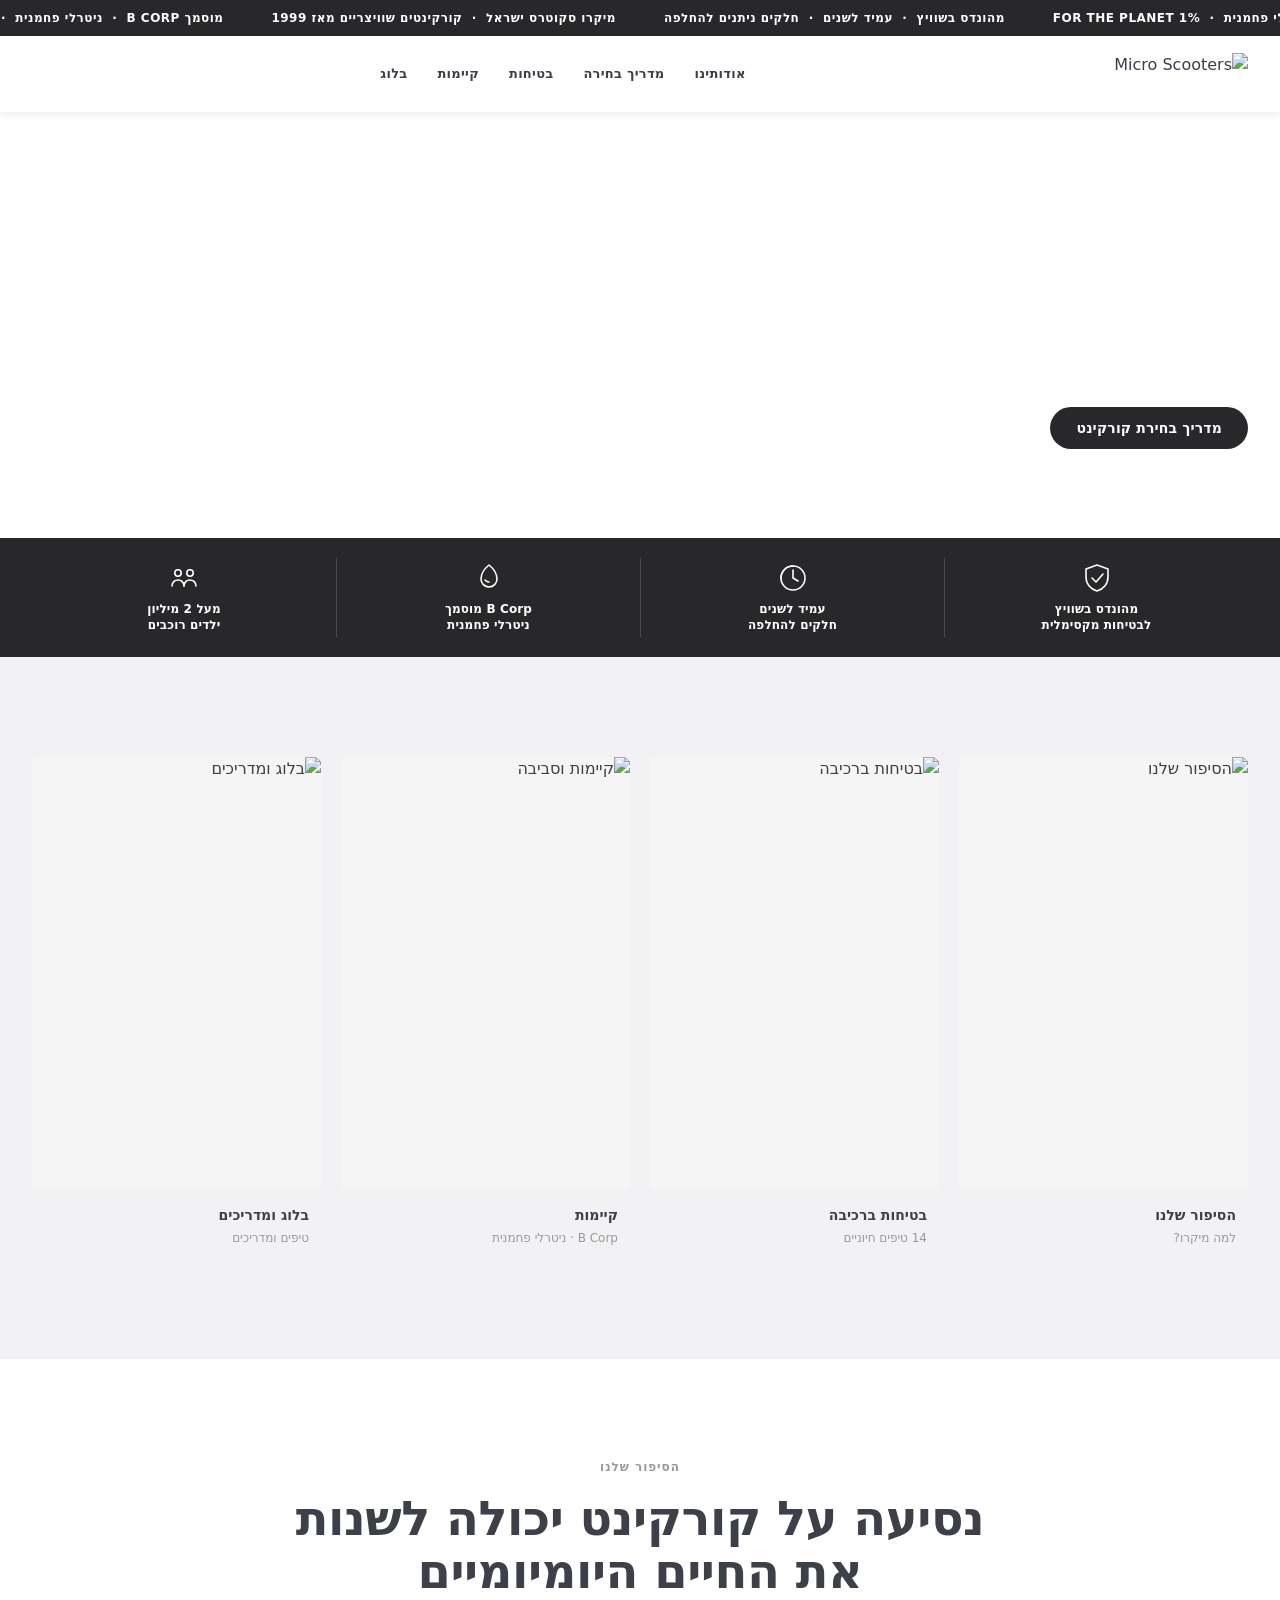
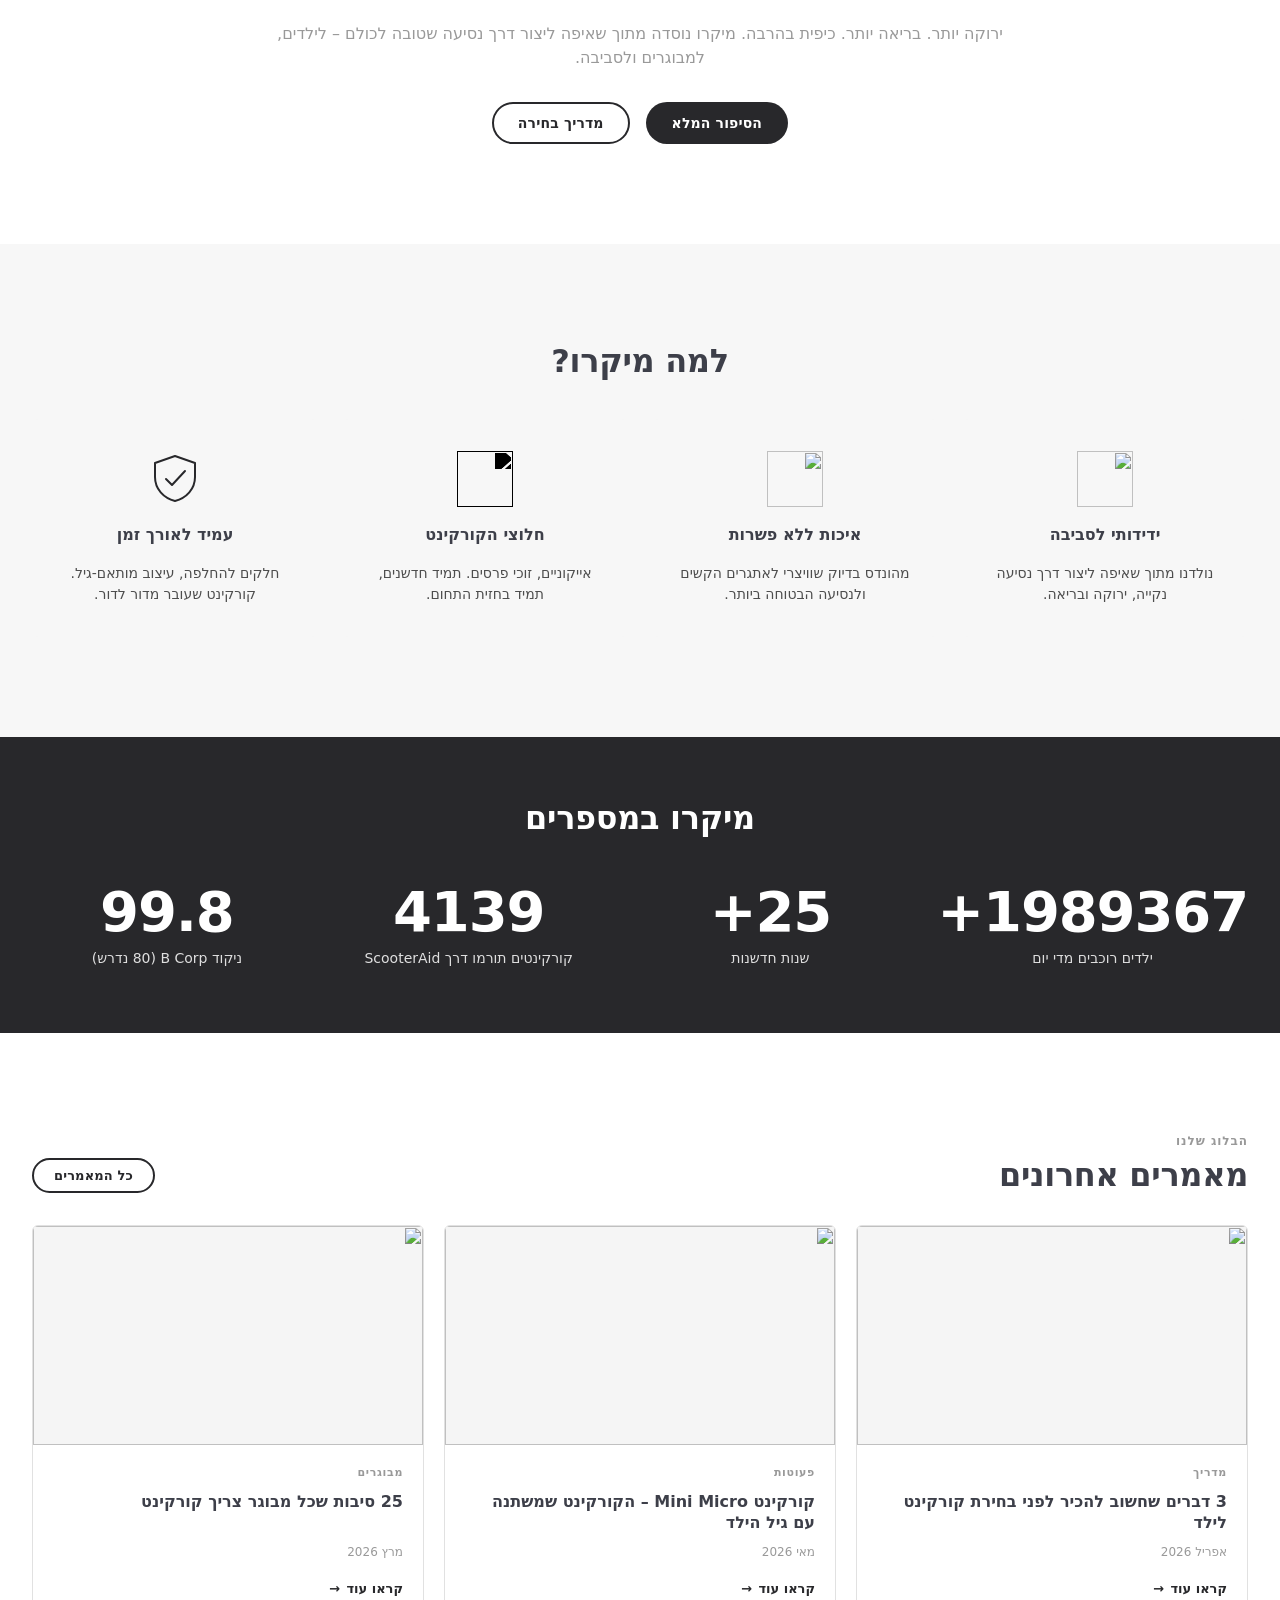
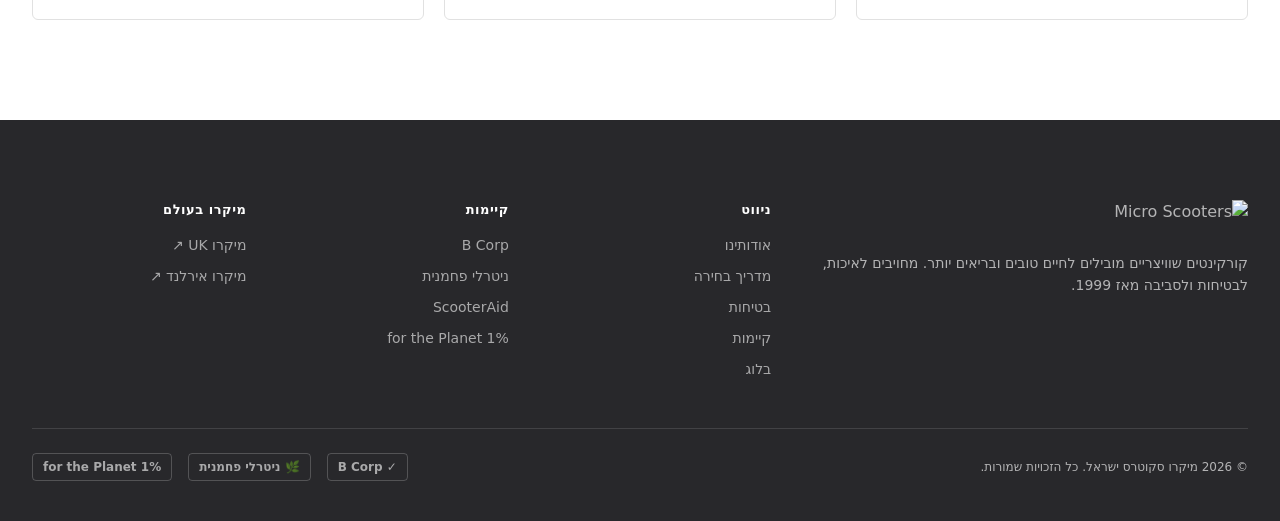
==== index.html @ 80870eac "Build Hebrew/RTL Micro Scooters Israel site Six static pages (home, about, safety, sustainability, b" ====
<!DOCTYPE html>
<html lang="he" dir="rtl">
<head>
  <meta charset="UTF-8" />
  <meta name="viewport" content="width=device-width, initial-scale=1.0" />
  <meta name="description" content="מיקרו סקוטרס ישראל – קורקינטים שוויצריים מובילים לילדים ומבוגרים. בטיחות, חדשנות וקיימות מאז 1999." />
  <title>מיקרו סקוטרס ישראל – תחילתה של הרפתקה גדולה</title>
  <link rel="icon" href="https://www.micro-scooters.co.uk/cdn/shop/files/Logo_32x32_21b16dd1-bada-49b5-b6d8-3a1b259da2ad.png" />
  <link rel="stylesheet" href="css/style.css" />
</head>
<body>

<!-- ─── ANNOUNCEMENT BAR ─── -->
<div class="announcement-bar" role="marquee" aria-label="עדכונים">
  <div class="announcement-bar__track">
    <span>מיקרו סקוטרס ישראל &nbsp;·&nbsp; קורקינטים שוויצריים מאז 1999</span>
    <span>מוסמך B Corp &nbsp;·&nbsp; ניטרלי פחמנית &nbsp;·&nbsp; 1% for the Planet</span>
    <span>מהונדס בשוויץ &nbsp;·&nbsp; עמיד לשנים &nbsp;·&nbsp; חלקים ניתנים להחלפה</span>
    <span>מיקרו סקוטרס ישראל &nbsp;·&nbsp; קורקינטים שוויצריים מאז 1999</span>
    <span>מוסמך B Corp &nbsp;·&nbsp; ניטרלי פחמנית &nbsp;·&nbsp; 1% for the Planet</span>
    <span>מהונדס בשוויץ &nbsp;·&nbsp; עמיד לשנים &nbsp;·&nbsp; חלקים ניתנים להחלפה</span>
  </div>
</div>

<!-- ─── HEADER ─── -->
<header class="site-header" role="banner">
  <div class="container">
    <div class="site-header__inner">

      <!-- Hamburger (mobile) -->
      <button class="site-header__hamburger" id="hamburger" aria-label="פתח תפריט" aria-expanded="false" aria-controls="mobileMenu">
        <span></span><span></span><span></span>
      </button>

      <!-- Logo -->
      <a class="site-header__logo" href="index.html" aria-label="מיקרו סקוטרס ישראל – עמוד הבית">
        <img src="https://www.micro-scooters.co.uk/cdn/shop/files/header-logo.svg?v=1752490866&width=180"
             width="180" height="41" alt="Micro Scooters" loading="eager" />
      </a>

      <!-- Desktop nav -->
      <nav class="site-nav" aria-label="ניווט ראשי">
        <a class="site-nav__item" href="about.html">אודותינו</a>
        <a class="site-nav__item" href="guide.html">מדריך בחירה</a>
        <a class="site-nav__item" href="safety.html">בטיחות</a>
        <a class="site-nav__item" href="sustainability.html">קיימות</a>
        <a class="site-nav__item" href="blog.html">בלוג</a>
      </nav>

      <!-- Right controls placeholder -->
      <div class="site-header__controls" style="min-width:1.625rem;"></div>
    </div>
  </div>
</header>

<!-- Mobile menu -->
<div class="mobile-menu" id="mobileMenu" role="dialog" aria-modal="true" aria-label="תפריט ניווט">
  <div class="container">
    <div class="mobile-menu__close">
      <span>תפריט</span>
      <button id="mobileClose" aria-label="סגור תפריט">✕</button>
    </div>
    <a class="mobile-menu__item" href="about.html">
      <span>אודותינו</span><span>›</span>
    </a>
    <a class="mobile-menu__item" href="guide.html">
      <span>מדריך בחירה</span><span>›</span>
    </a>
    <a class="mobile-menu__item" href="safety.html">
      <span>בטיחות</span><span>›</span>
    </a>
    <a class="mobile-menu__item" href="sustainability.html">
      <span>קיימות</span><span>›</span>
    </a>
    <a class="mobile-menu__item" href="blog.html">
      <span>בלוג</span><span>›</span>
    </a>
  </div>
</div>

<!-- ─── HERO BANNER ─── -->
<section class="hero-banner" aria-labelledby="hero-heading">
  <div class="hero-banner__bg">
    <picture>
      <source media="(max-width: 48rem)"
              srcset="https://www.micro-scooters.co.uk/cdn/shop/files/18May-Mobile.jpg?width=767 1x,
                      https://www.micro-scooters.co.uk/cdn/shop/files/18May-Mobile.jpg?width=1534 2x" />
      <source media="(min-width: 48rem)"
              srcset="https://www.micro-scooters.co.uk/cdn/shop/files/18May-Desktop.jpg?width=1920 1x,
                      https://www.micro-scooters.co.uk/cdn/shop/files/18May-Desktop.jpg?width=3840 2x" />
      <img src="https://www.micro-scooters.co.uk/cdn/shop/files/18May-Desktop.jpg?width=1920"
           alt="ילדים רוכבים על קורקינטי מיקרו" loading="eager" fetchpriority="high"
           width="1920" height="640" style="width:100%;height:100%;object-fit:cover;" />
    </picture>
  </div>
  <div class="hero-banner__content">
    <div class="container">
      <div class="wrap" style="max-width:46.382rem; padding-bottom:0;">
        <h1 id="hero-heading" class="heading-l text-text2 wysiwyg" style="width:95%;">
          תחילתה של הרפתקה גדולה
        </h1>
        <p class="body-l text-text2" style="padding-top:1.5rem; max-width:17.5rem;">
          לרוכבים מגיל שנה ומעלה
        </p>
        <div style="display:flex; gap:1rem; margin-top:1.375rem; flex-wrap:wrap;">
          <a href="guide.html" class="btn btn--primary">מדריך בחירת קורקינט</a>
          <a href="about.html" class="btn btn--outline-white">הסיפור שלנו</a>
        </div>
      </div>
    </div>
  </div>
</section>

<!-- ─── USP / TRUST BAR ─── -->
<section class="usp-bar" aria-label="ערכי המותג">
  <div class="container">
    <div class="usp-bar__grid">
      <div class="usp-item">
        <svg class="usp-item__icon" viewBox="0 0 32 32" fill="none" stroke="currentColor" stroke-width="1.6" stroke-linecap="round" stroke-linejoin="round" aria-hidden="true" width="32" height="32">
          <path d="M16 3l11 4v8c0 7-4.7 12.4-11 14-6.3-1.6-11-7-11-14V7l11-4z"/>
          <path d="M11 16l4 4 7-8"/>
        </svg>
        <span class="usp-item__label">מהונדס בשוויץ<br/>לבטיחות מקסימלית</span>
      </div>
      <div class="usp-item">
        <svg class="usp-item__icon" viewBox="0 0 32 32" fill="none" stroke="currentColor" stroke-width="1.6" stroke-linecap="round" stroke-linejoin="round" aria-hidden="true" width="32" height="32">
          <circle cx="16" cy="16" r="12"/>
          <path d="M16 8v8l5 3"/>
          <path d="M4 16a12 12 0 0 1 12-12"/>
        </svg>
        <span class="usp-item__label">עמיד לשנים<br/>חלקים להחלפה</span>
      </div>
      <div class="usp-item">
        <svg class="usp-item__icon" viewBox="0 0 32 32" fill="none" stroke="currentColor" stroke-width="1.6" stroke-linecap="round" stroke-linejoin="round" aria-hidden="true" width="32" height="32">
          <path d="M16 3c5 4 8 8 8 14a8 8 0 0 1-16 0c0-6 3-10 8-14z"/>
          <path d="M12 18c1.5 1.5 3 2 4 2"/>
        </svg>
        <span class="usp-item__label">B Corp מוסמך<br/>ניטרלי פחמנית</span>
      </div>
      <div class="usp-item">
        <svg class="usp-item__icon" viewBox="0 0 32 32" fill="none" stroke="currentColor" stroke-width="1.6" stroke-linecap="round" stroke-linejoin="round" aria-hidden="true" width="32" height="32">
          <circle cx="10" cy="11" r="3.2"/>
          <circle cx="22" cy="11" r="3.2"/>
          <path d="M4 24c0-3.5 2.7-6 6-6s6 2.5 6 6"/>
          <path d="M16 24c0-3.5 2.7-6 6-6s6 2.5 6 6"/>
        </svg>
        <span class="usp-item__label">מעל 2 מיליון<br/>ילדים רוכבים</span>
      </div>
    </div>
  </div>
</section>

<!-- ─── CONTENT CARDS (instead of product grid) ─── -->
<section class="content-section bg-uiGreyBackground" aria-labelledby="explore-heading">
  <div class="container">
    <h2 id="explore-heading" class="sr-only">תוכן ראשי</h2>
    <div class="card-grid">

      <a href="about.html" class="card" style="text-decoration:none; color:inherit;">
        <div class="card__media" style="aspect-ratio:5/7;">
          <img src="https://www.micro-scooters.co.uk/cdn/shop/files/About-us-Media-1-1-1.jpg?width=620"
               alt="הסיפור שלנו" loading="lazy" width="620" height="868" style="width:100%;height:100%;object-fit:cover;" />
        </div>
        <div class="card__body">
          <p class="card__title">הסיפור שלנו</p>
          <p class="body-s text-uiGrey400" style="margin-top:0.25rem;">למה מיקרו?</p>
        </div>
      </a>

      <a href="safety.html" class="card" style="text-decoration:none; color:inherit;">
        <div class="card__media" style="aspect-ratio:5/7;">
          <img src="https://www.micro-scooters.co.uk/cdn/shop/files/Scootsafe-tips-images-mobile.jpg?width=620"
               alt="בטיחות ברכיבה" loading="lazy" width="620" height="868" style="width:100%;height:100%;object-fit:cover;" />
        </div>
        <div class="card__body">
          <p class="card__title">בטיחות ברכיבה</p>
          <p class="body-s text-uiGrey400" style="margin-top:0.25rem;">14 טיפים חיוניים</p>
        </div>
      </a>

      <a href="sustainability.html" class="card" style="text-decoration:none; color:inherit;">
        <div class="card__media" style="aspect-ratio:5/7;">
          <img src="https://www.micro-scooters.co.uk/cdn/shop/files/BCorp-Media-1-1-1.jpg?width=620"
               alt="קיימות וסביבה" loading="lazy" width="620" height="868" style="width:100%;height:100%;object-fit:cover;" />
        </div>
        <div class="card__body">
          <p class="card__title">קיימות</p>
          <p class="body-s text-uiGrey400" style="margin-top:0.25rem;">B Corp · ניטרלי פחמנית</p>
        </div>
      </a>

      <a href="blog.html" class="card" style="text-decoration:none; color:inherit;">
        <div class="card__media" style="aspect-ratio:5/7;">
          <img src="https://www.micro-scooters.co.uk/cdn/shop/files/School-run-Media-4-3.jpg?width=620"
               alt="בלוג ומדריכים" loading="lazy" width="620" height="868" style="width:100%;height:100%;object-fit:cover;" />
        </div>
        <div class="card__body">
          <p class="card__title">בלוג ומדריכים</p>
          <p class="body-s text-uiGrey400" style="margin-top:0.25rem;">טיפים ומדריכים</p>
        </div>
      </a>

    </div>
  </div>
</section>

<!-- ─── BRAND STORY ─── -->
<section class="content-section" aria-labelledby="story-heading">
  <div class="container">
    <div class="wrap max-w-2xl mx-auto" style="text-align:center;">
      <p class="body-s text-uiGrey400 fade-in" style="text-transform:uppercase; letter-spacing:0.08em; font-weight:700; margin-bottom:1rem;">
        הסיפור שלנו
      </p>
      <h2 id="story-heading" class="heading-m text-text1 fade-in" style="margin-bottom:1.5rem;">
        נסיעה על קורקינט יכולה לשנות את החיים היומיומיים
      </h2>
      <p class="body-m text-uiGrey400 fade-in" style="margin-bottom:2rem;">
        ירוקה יותר. בריאה יותר. כיפית בהרבה. מיקרו נוסדה מתוך שאיפה ליצור דרך נסיעה שטובה לכולם –
        לילדים, למבוגרים ולסביבה.
      </p>
      <div style="display:flex; gap:1rem; justify-content:center; flex-wrap:wrap;" class="fade-in">
        <a href="about.html" class="btn btn--primary">הסיפור המלא</a>
        <a href="guide.html" class="btn btn--secondary">מדריך בחירה</a>
      </div>
    </div>
  </div>
</section>

<!-- ─── WHY MICRO PILLARS ─── -->
<section class="content-section bg-uiGreyBgLight" aria-labelledby="pillars-heading">
  <div class="container">
    <h2 id="pillars-heading" class="heading-s text-text1 fade-in"
        style="text-align:center; margin-bottom:2.5rem;">למה מיקרו?</h2>
    <div class="pillars-grid">
      <div class="pillar-card fade-in">
        <img class="pillar-card__icon"
             src="https://www.micro-scooters.co.uk/cdn/shop/files/usp-planet-friendly.svg"
             alt="" aria-hidden="true" width="56" height="56" />
        <p class="pillar-card__title">ידידותי לסביבה</p>
        <p class="pillar-card__text">נולדנו מתוך שאיפה ליצור דרך נסיעה נקייה, ירוקה ובריאה.</p>
      </div>
      <div class="pillar-card fade-in">
        <img class="pillar-card__icon"
             src="https://www.micro-scooters.co.uk/cdn/shop/files/ups-quality-obsessed.svg"
             alt="" aria-hidden="true" width="56" height="56" />
        <p class="pillar-card__title">איכות ללא פשרות</p>
        <p class="pillar-card__text">מהונדס בדיוק שוויצרי לאתגרים הקשים ולנסיעה הבטוחה ביותר.</p>
      </div>
      <div class="pillar-card fade-in">
        <img class="pillar-card__icon"
             src="https://www.micro-scooters.co.uk/cdn/shop/files/White__Scooting_Pioneers.svg"
             alt="" aria-hidden="true" width="56" height="56"
             style="filter:invert(1) brightness(0);" />
        <p class="pillar-card__title">חלוצי הקורקינט</p>
        <p class="pillar-card__text">אייקוניים, זוכי פרסים. תמיד חדשנים, תמיד בחזית התחום.</p>
      </div>
      <div class="pillar-card fade-in">
        <svg class="pillar-card__icon" viewBox="0 0 56 56" fill="none" stroke="#28282b" stroke-width="2" stroke-linecap="round" stroke-linejoin="round" aria-hidden="true" width="56" height="56">
          <path d="M28 5l20 7v14c0 12-8.5 21-20 24-11.5-3-20-12-20-24V12l20-7z"/>
          <path d="M19 28l6 6 13-14"/>
        </svg>
        <p class="pillar-card__title">עמיד לאורך זמן</p>
        <p class="pillar-card__text">חלקים להחלפה, עיצוב מותאם-גיל. קורקינט שעובר מדור לדור.</p>
      </div>
    </div>
  </div>
</section>

<!-- ─── STATS ─── -->
<section class="feature-highlight" aria-labelledby="stats-heading">
  <div class="container">
    <h2 id="stats-heading" class="heading-s text-text2 fade-in"
        style="text-align:center; margin-bottom:3rem;">מיקרו במספרים</h2>
    <div class="stats-row fade-in">
      <div>
        <div class="stats-row__number text-text2" data-count="2000000" data-suffix="+">2M+</div>
        <div class="stats-row__label">ילדים רוכבים מדי יום</div>
      </div>
      <div>
        <div class="stats-row__number text-text2" data-count="25" data-suffix="+">25+</div>
        <div class="stats-row__label">שנות חדשנות</div>
      </div>
      <div>
        <div class="stats-row__number text-text2" data-count="4161">4,161</div>
        <div class="stats-row__label">קורקינטים תורמו דרך ScooterAid</div>
      </div>
      <div>
        <div class="stats-row__number text-text2" data-count="100.5">100.5</div>
        <div class="stats-row__label">ניקוד B Corp (80 נדרש)</div>
      </div>
    </div>
  </div>
</section>

<!-- ─── BLOG PREVIEW ─── -->
<section class="content-section" aria-labelledby="blog-heading">
  <div class="container">
    <div style="display:flex; justify-content:space-between; align-items:flex-end; flex-wrap:wrap; gap:1rem; margin-bottom:2rem;">
      <div>
        <p class="body-s text-uiGrey400 fade-in" style="text-transform:uppercase; letter-spacing:0.08em; font-weight:700; margin-bottom:0.5rem;">הבלוג שלנו</p>
        <h2 id="blog-heading" class="heading-s text-text1 fade-in">מאמרים אחרונים</h2>
      </div>
      <a href="blog.html" class="btn btn--secondary btn--sm fade-in">כל המאמרים</a>
    </div>

    <div class="blog-grid">

      <article class="blog-card fade-in" data-category="guide">
        <div class="blog-card__thumb">
          <img src="https://www.micro-scooters.co.uk/cdn/shop/files/Children-scooter-Media-Grid-16-9_a638c140-8b99-4a60-b2e0-15e47edea946.jpg?width=800"
               alt="" loading="lazy" width="800" height="450" style="width:100%;height:100%;object-fit:cover;" />
        </div>
        <div class="blog-card__body">
          <span class="blog-card__tag">מדריך</span>
          <h3 class="blog-card__title">3 דברים שחשוב להכיר לפני בחירת קורקינט לילד</h3>
          <span class="blog-card__date">אפריל 2026</span>
          <a href="blog.html" class="blog-card__link">
            קראו עוד <span class="arrow">←</span>
          </a>
        </div>
      </article>

      <article class="blog-card fade-in" data-category="toddler">
        <div class="blog-card__thumb">
          <img src="https://www.micro-scooters.co.uk/cdn/shop/files/School-run-Media-4-3.jpg?width=800"
               alt="" loading="lazy" width="800" height="450" style="width:100%;height:100%;object-fit:cover;" />
        </div>
        <div class="blog-card__body">
          <span class="blog-card__tag">פעוטות</span>
          <h3 class="blog-card__title">קורקינט Mini Micro – הקורקינט שמשתנה עם גיל הילד</h3>
          <span class="blog-card__date">מאי 2026</span>
          <a href="blog.html" class="blog-card__link">
            קראו עוד <span class="arrow">←</span>
          </a>
        </div>
      </article>

      <article class="blog-card fade-in" data-category="adult">
        <div class="blog-card__thumb">
          <img src="https://www.micro-scooters.co.uk/cdn/shop/files/Teen-scooters-Media-4-3.jpg?width=800"
               alt="" loading="lazy" width="800" height="450" style="width:100%;height:100%;object-fit:cover;" />
        </div>
        <div class="blog-card__body">
          <span class="blog-card__tag">מבוגרים</span>
          <h3 class="blog-card__title">25 סיבות שכל מבוגר צריך קורקינט</h3>
          <span class="blog-card__date">מרץ 2026</span>
          <a href="blog.html" class="blog-card__link">
            קראו עוד <span class="arrow">←</span>
          </a>
        </div>
      </article>

    </div>
  </div>
</section>

<!-- ─── FOOTER ─── -->
<footer class="site-footer" role="contentinfo">
  <div class="container">
    <div class="footer-grid">
      <div>
        <div class="footer-logo">
          <img src="https://www.micro-scooters.co.uk/cdn/shop/files/header-logo.svg?v=1752490866&width=180"
               alt="Micro Scooters" width="140" height="32" />
        </div>
        <p class="footer-about">
          קורקינטים שוויצריים מובילים לחיים טובים ובריאים יותר. מחויבים לאיכות, לבטיחות ולסביבה מאז 1999.
        </p>
      </div>

      <div>
        <p class="footer-col__heading">ניווט</p>
        <div class="footer-col__links">
          <a href="about.html">אודותינו</a>
          <a href="guide.html">מדריך בחירה</a>
          <a href="safety.html">בטיחות</a>
          <a href="sustainability.html">קיימות</a>
          <a href="blog.html">בלוג</a>
        </div>
      </div>

      <div>
        <p class="footer-col__heading">קיימות</p>
        <div class="footer-col__links">
          <a href="sustainability.html#bcorp">B Corp</a>
          <a href="sustainability.html#carbon">ניטרלי פחמנית</a>
          <a href="sustainability.html#scooteraid">ScooterAid</a>
          <a href="sustainability.html#planet">1% for the Planet</a>
        </div>
      </div>

      <div>
        <p class="footer-col__heading">מיקרו בעולם</p>
        <div class="footer-col__links">
          <a href="https://www.micro-scooters.co.uk" target="_blank" rel="noopener">מיקרו UK ↗</a>
          <a href="https://www.micro-scooters.ie" target="_blank" rel="noopener">מיקרו אירלנד ↗</a>
        </div>
      </div>
    </div>

    <div class="footer-bottom">
      <span>© 2026 מיקרו סקוטרס ישראל. כל הזכויות שמורות.</span>
      <div class="footer-certs">
        <span class="footer-cert">✓ B Corp</span>
        <span class="footer-cert">🌿 ניטרלי פחמנית</span>
        <span class="footer-cert">1% for the Planet</span>
      </div>
    </div>
  </div>
</footer>

<script src="js/main.js"></script>
</body>
</html>
---- css/style.css ----
/* ── MICRO ISRAEL · EXACT DESIGN SYSTEM ─────────────────────────────────────
   Colours, typography, and layout taken verbatim from micro-scooters.co.uk.
   Mark Pro fonts loaded from their CDN (CORS: *).
   RTL overrides follow each relevant rule.
   ─────────────────────────────────────────────────────────────────────────── */

/* ─── FONTS ─── */
@font-face {
  font-family: 'Mark Pro';
  font-weight: 400;
  font-style: normal;
  font-display: swap;
  src: url('https://www.micro-scooters.co.uk/cdn/shop/t/211/assets/Mark-Pro-Regular.woff2?v=170312601992425231611778837067') format('woff2');
}
@font-face {
  font-family: 'Mark Pro';
  font-weight: 700;
  font-style: normal;
  font-display: swap;
  src: url('https://www.micro-scooters.co.uk/cdn/shop/t/211/assets/Mark-Pro-Bold.woff2?v=26409966941864268801778837067') format('woff2');
}

/* ─── DESIGN TOKENS (verbatim from Micro UK :root) ─── */
:root {
  --colour-primary: #f2f3f5;
  --colour-secondary: #28282b;
  --colour-tertiary: #4E575C;
  --colour-accent-1: #009fda;
  --colour-text-1: #3d3f49;
  --colour-text-2: #ffffff;
  --colour-background-1: #f2f3f5;
  --colour-background-2: #28282b;
  --colour-background-3: #4E575C;
  --colour-background-4: #2d6274;
  --colour-background-5: #eff7fc;
  --colour-background-6: #b58c5e;
  --colour-uiWhite: #FFFFFF;
  --colour-uiGrey200: #F5F5F5;
  --colour-uiGrey300: #E6E6E6;
  --colour-uiGrey400: #999999;
  --colour-uiGrey500: #4D4D4D;
  --colour-uiGreyBgLight: #F7F7F7;
  --colour-uiGreyBorder: #E1E1E1;
  --colour-uiGreyBackground: #F2F2F4;
  --colour-uiBlack: #1E1E1E;
  --colour-uiLightBlue: #8F9CAA;
  --colour-validationError: #CA2003;
  --radius-card: 0.375rem;
  --shadow-nav: 0 2px 8px rgba(0,0,0,0.08);
}

/* ─── RESET ─── */
*, *::before, *::after { box-sizing: border-box; margin: 0; padding: 0; }
html { direction: rtl; scroll-behavior: smooth; }
body {
  font-family: 'Mark Pro', 'Heebo', system-ui, sans-serif;
  font-size: 1rem;
  line-height: 1.5;
  color: var(--colour-text-1);
  background: var(--colour-uiWhite);
  -webkit-font-smoothing: antialiased;
}
a { color: inherit; text-decoration: none; }
ul, ol { list-style: none; }
img { display: block; max-width: 100%; height: auto; }
button { cursor: pointer; font-family: inherit; border: none; background: none; }

/* ─── TYPOGRAPHY SCALE (exact from Micro UK global.css) ─── */
.heading-xxs, .heading-xs, .heading-s, .heading-r,
.heading-m, .heading-l, .heading-xl, .heading-xxl, .heading-clp-hero {
  font-weight: 700;
  letter-spacing: -0.01em;
  line-height: 1.1;
}
.heading-xxs { font-size: 0.9375rem; }
.heading-xs  { font-size: 1.0625rem; }
.heading-s   { font-size: 1.5rem; }
.heading-r   { font-size: 1.6875rem; }
.heading-m   { font-size: 2rem; }
.heading-l   { font-size: 2.25rem; }
.heading-xl  { font-size: 2.4375rem; }
.heading-xxl { font-size: 3rem; }
.heading-clp-hero { font-size: 2.5rem; }

@media (min-width: 48rem) {
  .heading-xxs { font-size: 1.125rem; }
  .heading-xs  { font-size: 1.5625rem; }
  .heading-s   { font-size: 2rem; }
  .heading-r   { font-size: 2.4375rem; }
  .heading-m   { font-size: 3rem; }
  .heading-l   { font-size: 3.8125rem; }
  .heading-xl  { font-size: 5.9375rem; line-height: 1.1; }
  .heading-clp-hero { font-size: 4.5rem; }
}

.body-xs { font-size: 0.6875rem; line-height: 1; }
.body-s  { font-size: 0.75rem;   line-height: 1.4; }
.body-r  { font-size: 0.875rem;  line-height: 1.5; }
.body-m  { font-size: 1rem;      line-height: 1.5; }
.body-l  { font-size: 1.125rem;  line-height: 1.4; }

/* ─── LAYOUT ─── */
.container {
  width: 100%;
  max-width: 80rem; /* 1280px */
  margin-inline: auto;
  padding-inline: 1.0625rem;
}
@media (min-width: 48rem)  { .container { padding-inline: 1.5rem; } }
@media (min-width: 64rem)  { .container { padding-inline: 2rem; } }

.wrap {
  width: 100%;
  max-width: 75rem;
}
.section { padding-block: 3.5rem; }
@media (min-width: 48rem) { .section { padding-block: 5rem; } }
@media (min-width: 64rem) { .section { padding-block: 6.25rem; } }

.spacing { margin-block: 2rem; }
@media (min-width: 48rem) { .spacing { margin-block: 3rem; } }

/* ─── COLOUR UTILITIES (matching Micro UK) ─── */
.bg-secondary { background-color: var(--colour-secondary); }
.bg-primary   { background-color: var(--colour-primary); }
.bg-uiWhite   { background-color: var(--colour-uiWhite); }
.bg-uiGreyBgLight { background-color: var(--colour-uiGreyBgLight); }
.bg-uiGreyBackground { background-color: var(--colour-uiGreyBackground); }
.text-text1   { color: var(--colour-text-1); }
.text-text2   { color: var(--colour-text-2); }
.text-uiGrey400 { color: var(--colour-uiGrey400); }
.border-uiGreyBorder { border-color: var(--colour-uiGreyBorder); }

/* ─── ANNOUNCEMENT BAR ─── */
.announcement-bar {
  background-color: var(--colour-secondary);
  color: var(--colour-text-2);
  height: 2.25rem;
  overflow: hidden;
  position: relative;
}
.announcement-bar__track {
  display: flex;
  align-items: center;
  justify-content: center;
  height: 100%;
  gap: 3rem;
  font-size: 0.75rem;
  font-weight: 700;
  letter-spacing: 0.04em;
  text-transform: uppercase;
  animation: marquee-rtl 18s linear infinite;
  white-space: nowrap;
}
@keyframes marquee-rtl {
  0%   { transform: translateX(-33.333%); }
  100% { transform: translateX(33.333%); }
}

/* ─── HEADER / NAV ─── */
.site-header {
  position: sticky;
  top: 0;
  z-index: 100;
  background: var(--colour-uiWhite);
  box-shadow: var(--shadow-nav);
}
.site-header__inner {
  display: flex;
  align-items: center;
  justify-content: space-between;
  padding-block: 0.5rem;
  min-height: 4rem;
  position: relative;
}
@media (min-width: 80rem) {
  .site-header__inner { padding-block: 1rem; }
}

/* Logo – centred on mobile, left on desktop */
.site-header__logo {
  position: absolute;
  left: 50%;
  transform: translateX(-50%);
  display: flex;
  align-items: center;
}
.site-header__logo img { height: 2.5625rem; width: auto; }

@media (min-width: 80rem) {
  .site-header__logo {
    position: static;
    left: auto;
    transform: none;
  }
}
/* RTL: logo right-aligned on desktop */
[dir="rtl"] .site-header__logo {
  left: auto;
  right: 50%;
  transform: translateX(50%);
}
@media (min-width: 80rem) {
  [dir="rtl"] .site-header__logo {
    right: auto;
    transform: none;
  }
}

/* Hamburger */
.site-header__hamburger {
  display: flex;
  flex-direction: column;
  justify-content: space-between;
  width: 1.625rem;
  height: 0.875rem;
  padding: 0;
  z-index: 10;
}
.site-header__hamburger span {
  display: block;
  height: 0.125rem;
  width: 100%;
  background: var(--colour-text-1);
  transition: all 0.2s;
}
@media (min-width: 80rem) { .site-header__hamburger { display: none; } }

/* Desktop nav */
.site-nav {
  display: none;
  align-items: center;
  gap: 0;
}
@media (min-width: 80rem) { .site-nav { display: flex; } }

.site-nav__item {
  padding: 0.75rem 0.9375rem;
  font-size: 0.8125rem;
  font-weight: 700;
  letter-spacing: 0.02em;
  text-transform: uppercase;
  color: var(--colour-text-1);
  transition: color 0.2s;
  white-space: nowrap;
}
.site-nav__item:hover,
.site-nav__item.active { color: var(--colour-uiGrey400); }

/* Header right controls */
.site-header__controls {
  display: flex;
  align-items: center;
  gap: 0.75rem;
}

/* Mobile menu overlay */
.mobile-menu {
  display: none;
  position: fixed;
  inset: 0;
  background: var(--colour-uiWhite);
  z-index: 99;
  flex-direction: column;
  padding-top: 5rem;
  padding-inline: 1.0625rem;
  overflow-y: auto;
}
.mobile-menu.is-open { display: flex; }

.mobile-menu__item {
  display: flex;
  align-items: center;
  justify-content: space-between;
  padding-block: 1.25rem;
  font-size: 1.0625rem;
  font-weight: 700;
  letter-spacing: -0.01em;
  border-bottom: 1px solid var(--colour-uiGrey300);
  color: var(--colour-text-1);
}
.mobile-menu__item:first-child { border-top: 1px solid var(--colour-uiGrey300); }
.mobile-menu__close {
  display: flex;
  align-items: center;
  justify-content: space-between;
  padding-block: 1rem;
  font-size: 0.875rem;
  font-weight: 700;
  margin-bottom: 0.5rem;
  color: var(--colour-text-1);
}

/* ─── HERO BANNER ─── */
.hero-banner {
  position: relative;
  overflow: hidden;
  display: flex;
  align-items: flex-end;
  justify-content: center;
  width: 100%;
  /* 9:16 on mobile, 3:1 on desktop */
  aspect-ratio: 9/16;
}
@media (min-width: 48rem) {
  .hero-banner { aspect-ratio: 3/1; align-items: center; max-height: 38.75rem; }
}
@media (min-width: 64rem) {
  .hero-banner { max-height: 50rem; }
}

.hero-banner__bg {
  position: absolute;
  inset: 0;
  z-index: 0;
}
.hero-banner__bg img {
  width: 100%;
  height: 100%;
  object-fit: cover;
  object-position: center;
}

.hero-banner__content {
  position: relative;
  z-index: 1;
  width: 100%;
  padding-bottom: 1.875rem;
}
@media (min-width: 48rem) { .hero-banner__content { padding-bottom: 0; } }

/* Page-level hero (inner pages – full-bleed image with title overlay) */
.page-hero {
  position: relative;
  overflow: hidden;
  aspect-ratio: 9/16;
  max-height: 30rem;
  display: flex;
  align-items: flex-end;
}
@media (min-width: 48rem) {
  .page-hero { aspect-ratio: 3/1; max-height: 26.25rem; align-items: flex-end; }
}
.page-hero__bg { position: absolute; inset: 0; }
.page-hero__bg img { width: 100%; height: 100%; object-fit: cover; }
.page-hero__content {
  position: relative;
  z-index: 1;
  width: 100%;
  padding-bottom: 1.5rem;
}
@media (min-width: 48rem) { .page-hero__content { padding-bottom: 2.5rem; } }

/* CLP Hero (about page – portrait image with centred title) */
.clp-hero {
  position: relative;
  overflow: hidden;
  aspect-ratio: 3/5;
  max-height: 39.0625rem;
}
@media (min-width: 64rem) {
  .clp-hero { aspect-ratio: 12/9; max-height: 66.75rem; }
}
.clp-hero__bg { position: absolute; inset: 0; }
.clp-hero__bg img { width: 100%; height: 100%; object-fit: cover; object-position: top; }
.clp-hero__title {
  position: absolute;
  top: 7.5rem;
  left: 0;
  width: 100%;
  text-align: center;
}
@media (min-width: 80rem) { .clp-hero__title { top: 12rem; } }

/* ─── BUTTONS ─── */
.btn {
  display: inline-flex;
  align-items: center;
  justify-content: center;
  gap: 0.5rem;
  padding: 0.75rem 1.5rem;
  border-radius: 9999px;
  font-family: inherit;
  font-size: 0.875rem;
  font-weight: 700;
  letter-spacing: 0.01em;
  line-height: 1;
  transition: all 0.2s;
  border: 2px solid transparent;
  white-space: nowrap;
}
.btn--primary {
  background: var(--colour-secondary);
  color: var(--colour-text-2);
}
.btn--primary:hover { opacity: 0.85; }
.btn--secondary {
  background: var(--colour-uiWhite);
  color: var(--colour-secondary);
  border-color: var(--colour-secondary);
}
.btn--secondary:hover {
  background: var(--colour-secondary);
  color: var(--colour-uiWhite);
}
.btn--outline-white {
  background: transparent;
  color: var(--colour-uiWhite);
  border-color: var(--colour-uiWhite);
}
.btn--outline-white:hover {
  background: var(--colour-uiWhite);
  color: var(--colour-secondary);
}
.btn--sm { padding: 0.5625rem 1.25rem; font-size: 0.8125rem; }
.btn--lg { padding: 1rem 2rem; font-size: 1rem; }

/* ─── USP / TRUST BAR ─── */
.usp-bar {
  background: var(--colour-secondary);
  color: var(--colour-text-2);
  padding-block: 1.25rem;
}
.usp-bar__grid {
  display: grid;
  grid-template-columns: 1fr 1fr;
  gap: 1rem 0.75rem;
}
@media (min-width: 48rem) {
  .usp-bar__grid { grid-template-columns: repeat(4, 1fr); gap: 0; }
}

.usp-item {
  display: flex;
  flex-direction: column;
  align-items: center;
  text-align: center;
  gap: 0.5rem;
  padding-inline: 0.5rem;
}
@media (min-width: 48rem) {
  .usp-item {
    border-inline-end: 1px solid rgba(255,255,255,0.15);
    padding-block: 0.25rem;
  }
  .usp-item:last-child { border-inline-end: none; }
}

.usp-item__icon { height: 2rem; width: auto; }
.usp-item__label {
  font-size: 0.75rem;
  font-weight: 700;
  letter-spacing: 0.01em;
  line-height: 1.3;
}

/* ─── CONTENT SECTIONS ─── */
.content-section { padding-block: 3.5rem; }
@media (min-width: 48rem) { .content-section { padding-block: 5rem; } }
@media (min-width: 64rem) { .content-section { padding-block: 6.25rem; } }

/* 2-column text + image layout (Micro's "content-cta-and-media-grid" pattern) */
.text-media-grid {
  display: grid;
  grid-template-columns: 1fr;
  gap: 2rem;
}
@media (min-width: 48rem) {
  .text-media-grid {
    grid-template-columns: 1fr 1fr;
    align-items: center;
    gap: 2.5rem;
  }
}
@media (min-width: 64rem) {
  .text-media-grid { gap: 4.25rem; }
}

.text-media-grid__media { aspect-ratio: 1; overflow: hidden; border-radius: var(--radius-card); }
.text-media-grid__media img { width: 100%; height: 100%; object-fit: cover; }

.text-media-grid__text { display: flex; flex-direction: column; gap: 1.25rem; }
.text-media-grid__text .label {
  font-size: 0.75rem;
  font-weight: 700;
  letter-spacing: 0.08em;
  text-transform: uppercase;
  color: var(--colour-uiGrey400);
}

/* Media ratio variants */
.media--4-3 { aspect-ratio: 4/3; }
.media--16-9 { aspect-ratio: 16/9; }
.media--1-1 { aspect-ratio: 1; }
.media--3-5 { aspect-ratio: 3/5; }

/* ─── CARD GRID ─── */
.card-grid {
  display: grid;
  grid-template-columns: repeat(2, 1fr);
  gap: 0.6875rem;
}
@media (min-width: 64rem) {
  .card-grid { grid-template-columns: repeat(4, 1fr); gap: 1.25rem; }
}

.card {
  border-radius: var(--radius-card);
  overflow: hidden;
  position: relative;
}
.card__media { aspect-ratio: 5/7; overflow: hidden; background: var(--colour-uiGrey200); }
@media (min-width: 64rem) { .card__media { aspect-ratio: 7/9; min-height: 27rem; } }
.card__media img { width: 100%; height: 100%; object-fit: cover; transition: transform 0.4s; }
.card:hover .card__media img { transform: scale(1.03); }
.card__body { padding: 1rem 0.75rem 0.75rem; }
.card__title { font-weight: 700; font-size: 0.875rem; }

/* ─── HEADING + TEXT SECTION ─── */
.heading-text-section { padding-block: 3rem; }
@media (min-width: 48rem) {
  .heading-text-section { text-align: center; padding-block: 4rem; }
}
.heading-text-section .wrap { max-width: 46.875rem; }

/* ─── IMAGE GRID (3-col photo mosaic) ─── */
.photo-grid {
  display: grid;
  grid-template-columns: repeat(2, 1fr);
  gap: 0.75rem;
}
@media (min-width: 48rem) {
  .photo-grid { grid-template-columns: repeat(3, 1fr); gap: 1rem; }
}
.photo-grid__item { border-radius: var(--radius-card); overflow: hidden; aspect-ratio: 1; }
.photo-grid__item img { width: 100%; height: 100%; object-fit: cover; }

/* ─── STATS ROW ─── */
.stats-row {
  display: grid;
  grid-template-columns: 1fr 1fr;
  gap: 2rem;
  text-align: center;
}
@media (min-width: 48rem) { .stats-row { grid-template-columns: repeat(4, 1fr); } }
.stats-row__number { font-size: 2.5rem; font-weight: 700; letter-spacing: -0.02em; line-height: 1; }
@media (min-width: 48rem) { .stats-row__number { font-size: 3.5rem; } }
.stats-row__label { font-size: 0.875rem; margin-top: 0.5rem; color: rgba(255,255,255,0.85); }

/* ─── BLOG CARDS ─── */
.blog-grid {
  display: grid;
  grid-template-columns: 1fr;
  gap: 1.25rem;
}
@media (min-width: 48rem) { .blog-grid { grid-template-columns: repeat(2, 1fr); } }
@media (min-width: 64rem) { .blog-grid { grid-template-columns: repeat(3, 1fr); } }

.blog-card {
  display: flex;
  flex-direction: column;
  border-radius: var(--radius-card);
  overflow: hidden;
  border: 1px solid var(--colour-uiGreyBorder);
  transition: box-shadow 0.2s;
}
.blog-card:hover { box-shadow: 0 4px 20px rgba(0,0,0,0.1); }
.blog-card__thumb { aspect-ratio: 16/9; overflow: hidden; background: var(--colour-uiGrey200); }
.blog-card__thumb img { width: 100%; height: 100%; object-fit: cover; }
.blog-card__body { padding: 1.25rem; flex: 1; display: flex; flex-direction: column; gap: 0.625rem; }
.blog-card__tag {
  font-size: 0.6875rem;
  font-weight: 700;
  letter-spacing: 0.06em;
  text-transform: uppercase;
  color: var(--colour-uiGrey400);
}
.blog-card__title { font-weight: 700; font-size: 1rem; line-height: 1.3; flex: 1; }
.blog-card__date { font-size: 0.75rem; color: var(--colour-uiGrey400); }
.blog-card__link {
  font-size: 0.8125rem;
  font-weight: 700;
  color: var(--colour-secondary);
  display: inline-flex;
  align-items: center;
  gap: 0.375rem;
  margin-top: auto;
  padding-top: 0.5rem;
}
[dir="rtl"] .blog-card__link .arrow { transform: scaleX(-1); }

/* ─── FILTER PILLS ─── */
.filter-pills { display: flex; flex-wrap: wrap; gap: 0.5rem; }
.filter-pill {
  padding: 0.5rem 1rem;
  border-radius: 9999px;
  font-size: 0.8125rem;
  font-weight: 700;
  border: 1.5px solid var(--colour-uiGreyBorder);
  background: var(--colour-uiWhite);
  color: var(--colour-text-1);
  transition: all 0.2s;
}
.filter-pill:hover { border-color: var(--colour-secondary); }
.filter-pill.active {
  background: var(--colour-secondary);
  color: var(--colour-uiWhite);
  border-color: var(--colour-secondary);
}

/* ─── SAFETY TIPS ─── */
.tips-grid {
  display: grid;
  grid-template-columns: 1fr;
  gap: 1rem;
}
@media (min-width: 48rem) { .tips-grid { grid-template-columns: repeat(2, 1fr); } }
@media (min-width: 64rem) { .tips-grid { grid-template-columns: repeat(3, 1fr); } }

.tip-item {
  display: flex;
  gap: 1rem;
  align-items: flex-start;
  padding: 1.25rem;
  border: 1px solid var(--colour-uiGreyBorder);
  border-radius: var(--radius-card);
  transition: border-color 0.2s;
}
.tip-item:hover { border-color: var(--colour-text-1); }
.tip-item__num {
  flex-shrink: 0;
  width: 2rem;
  height: 2rem;
  border-radius: 50%;
  background: var(--colour-secondary);
  color: var(--colour-uiWhite);
  display: flex;
  align-items: center;
  justify-content: center;
  font-size: 0.8125rem;
  font-weight: 700;
}
.tip-item__title { font-weight: 700; font-size: 0.9375rem; margin-bottom: 0.25rem; }
.tip-item__text { font-size: 0.875rem; color: var(--colour-uiGrey500); }

/* ─── PILLAR CARDS (Why Micro) ─── */
.pillars-grid {
  display: grid;
  grid-template-columns: 1fr 1fr;
  gap: 1rem;
}
@media (min-width: 64rem) { .pillars-grid { grid-template-columns: repeat(4, 1fr); gap: 1.5rem; } }

.pillar-card {
  display: flex;
  flex-direction: column;
  align-items: center;
  text-align: center;
  gap: 1rem;
  padding: 2rem 1.5rem;
  background: var(--colour-uiGreyBgLight);
  border-radius: var(--radius-card);
}
.pillar-card__icon { width: 3.5rem; height: 3.5rem; }
.pillar-card__title { font-weight: 700; font-size: 1rem; }
.pillar-card__text { font-size: 0.875rem; color: var(--colour-uiGrey500); }

/* ─── DIVIDER ─── */
.divider { height: 1px; background: var(--colour-uiGreyBorder); margin-block: 0; }

/* ─── FEATURE HIGHLIGHT (dark bg with text) ─── */
.feature-highlight {
  background: var(--colour-secondary);
  color: var(--colour-text-2);
  padding-block: 4rem;
  text-align: center;
}

/* ─── FOOTER ─── */
.site-footer {
  background: var(--colour-secondary);
  color: rgba(255,255,255,0.65);
  padding-top: 3.5rem;
  padding-bottom: 2rem;
}
@media (min-width: 48rem) { .site-footer { padding-top: 5rem; padding-bottom: 2.5rem; } }

.footer-grid {
  display: grid;
  grid-template-columns: 1fr 1fr;
  gap: 2rem 1.5rem;
  margin-bottom: 3rem;
}
@media (min-width: 48rem) {
  .footer-grid { grid-template-columns: 2fr 1fr 1fr 1fr; gap: 2rem 3rem; }
}

.footer-logo { margin-bottom: 1rem; }
.footer-logo img { height: 2.25rem; width: auto; }
.footer-about { font-size: 0.875rem; line-height: 1.6; }

.footer-col__heading {
  color: var(--colour-uiWhite);
  font-size: 0.8125rem;
  font-weight: 700;
  letter-spacing: 0.04em;
  text-transform: uppercase;
  margin-bottom: 1rem;
}
.footer-col__links { display: flex; flex-direction: column; gap: 0.625rem; }
.footer-col__links a {
  font-size: 0.875rem;
  color: rgba(255,255,255,0.6);
  transition: color 0.2s;
}
.footer-col__links a:hover { color: var(--colour-uiWhite); }

.footer-bottom {
  border-top: 1px solid rgba(255,255,255,0.12);
  padding-top: 1.5rem;
  display: flex;
  flex-direction: column;
  gap: 0.75rem;
  align-items: center;
  text-align: center;
  font-size: 0.75rem;
}
@media (min-width: 48rem) {
  .footer-bottom { flex-direction: row; justify-content: space-between; text-align: right; }
}
.footer-certs { display: flex; align-items: center; gap: 1rem; flex-wrap: wrap; justify-content: center; }
.footer-cert {
  font-size: 0.75rem;
  font-weight: 700;
  color: rgba(255,255,255,0.6);
  padding: 0.25rem 0.625rem;
  border: 1px solid rgba(255,255,255,0.2);
  border-radius: 0.25rem;
}

/* ─── WYSIWYG TEXT ─── */
.wysiwyg p + p { margin-top: 1em; }
.wysiwyg h2, .wysiwyg h3 { margin-bottom: 0.75em; font-weight: 700; }
.wysiwyg ul { list-style: disc; padding-right: 1.5rem; display: flex; flex-direction: column; gap: 0.5rem; }
[dir="ltr"] .wysiwyg ul { padding-left: 1.5rem; padding-right: 0; }

/* ─── UTILITIES ─── */
.sr-only { position: absolute; width: 1px; height: 1px; overflow: hidden; clip: rect(0,0,0,0); white-space: nowrap; }
.rounded-md { border-radius: var(--radius-card); }
.text-center { text-align: center; }
.mx-auto { margin-inline: auto; }
.max-w-2xl { max-width: 46.875rem; }
.max-w-lg { max-width: 32rem; }

/* ─── ANIMATIONS ─── */
@media (prefers-reduced-motion: no-preference) {
  .fade-in { opacity: 0; transform: translateY(1.25rem); transition: opacity 0.55s ease, transform 0.55s ease; }
  .fade-in.visible { opacity: 1; transform: none; }
}

/* ─── RESPONSIVE HELPERS ─── */
.show-mobile { display: block; }
.hide-mobile { display: none; }
@media (min-width: 48rem) {
  .show-mobile { display: none; }
  .hide-mobile { display: block; }
}
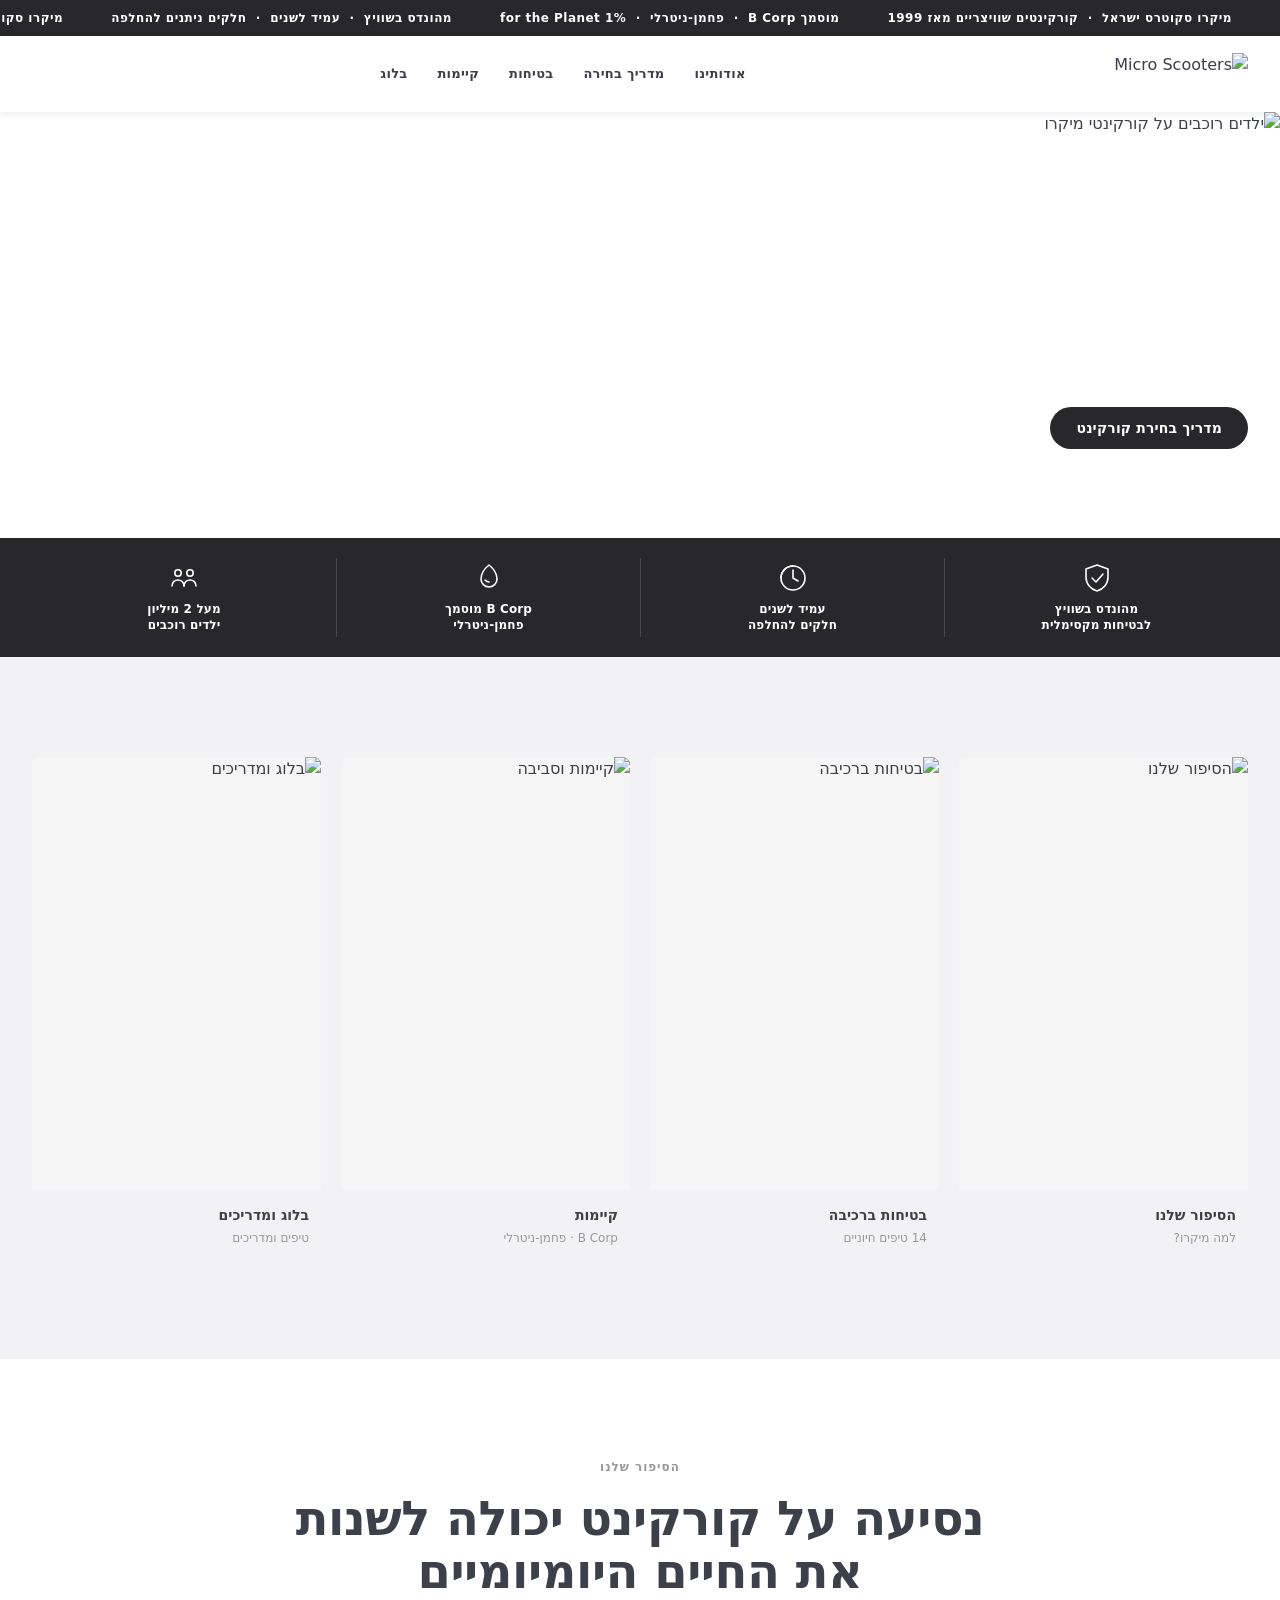
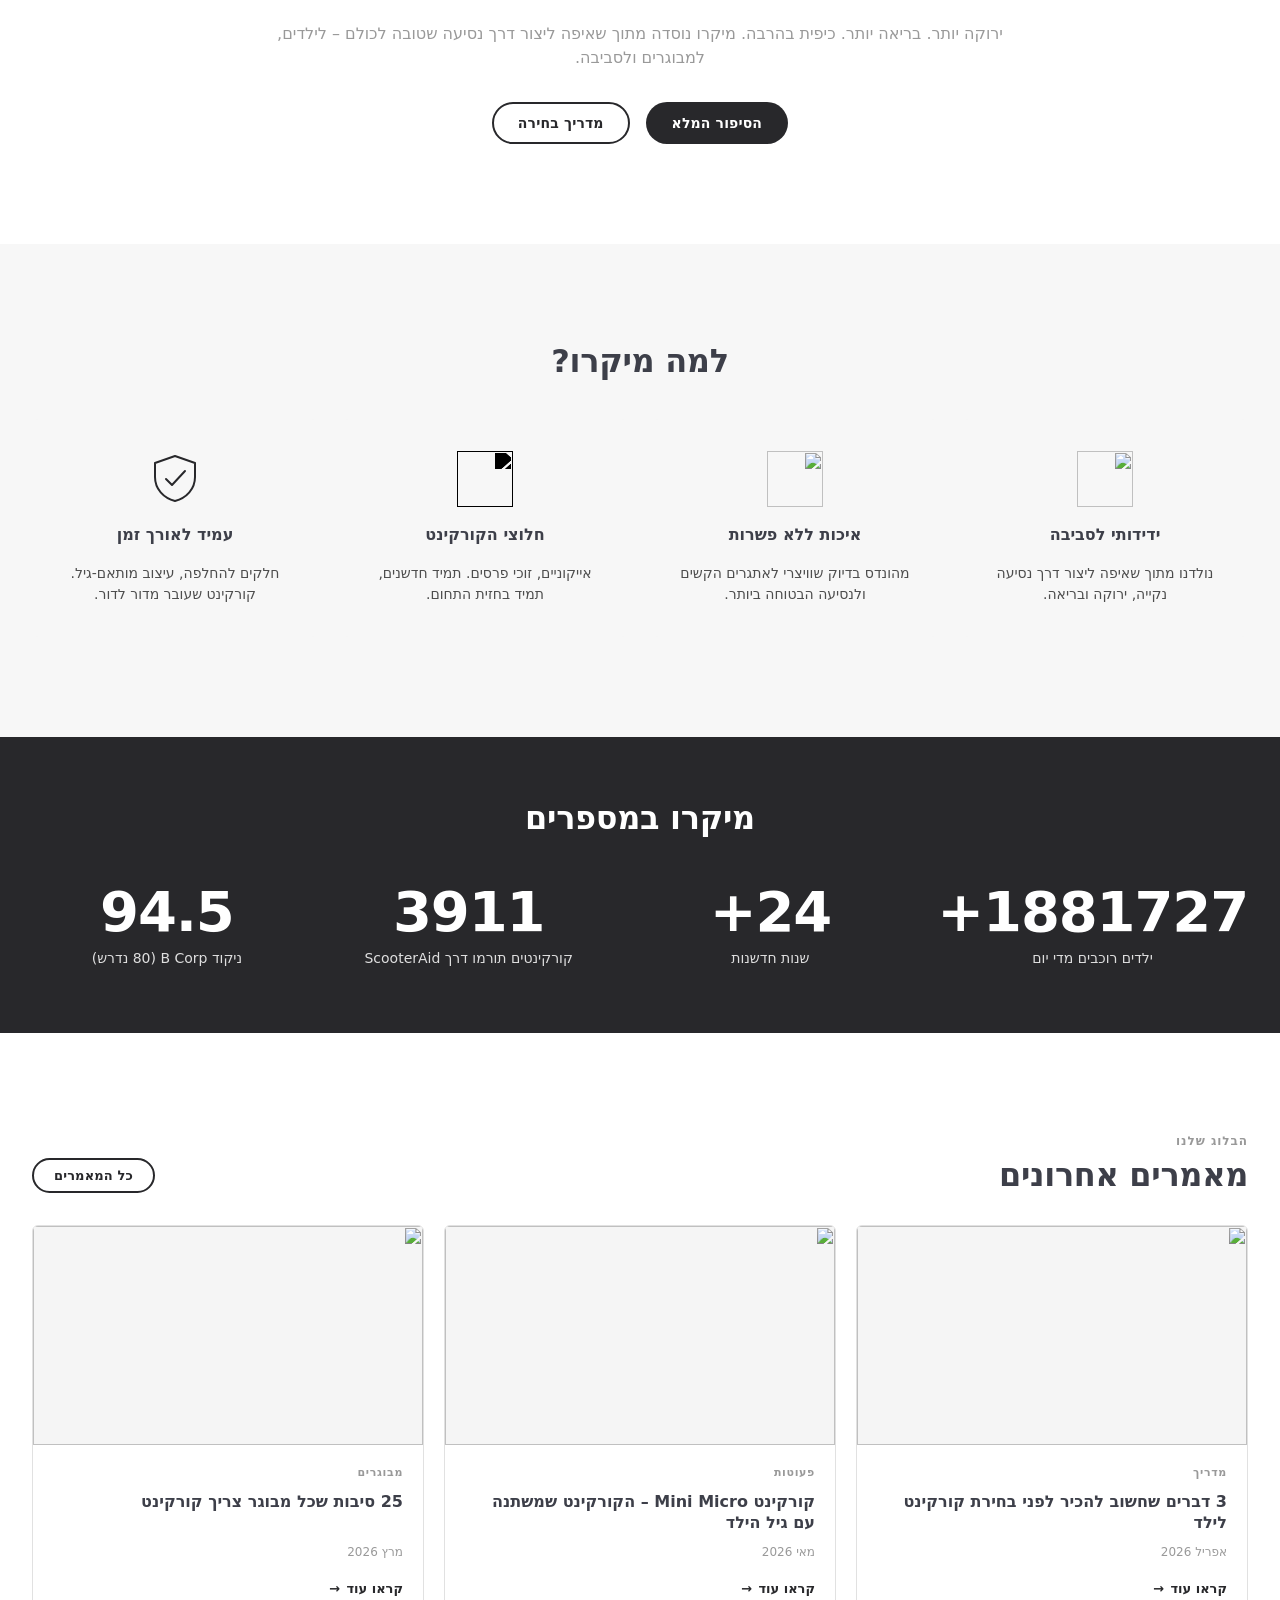
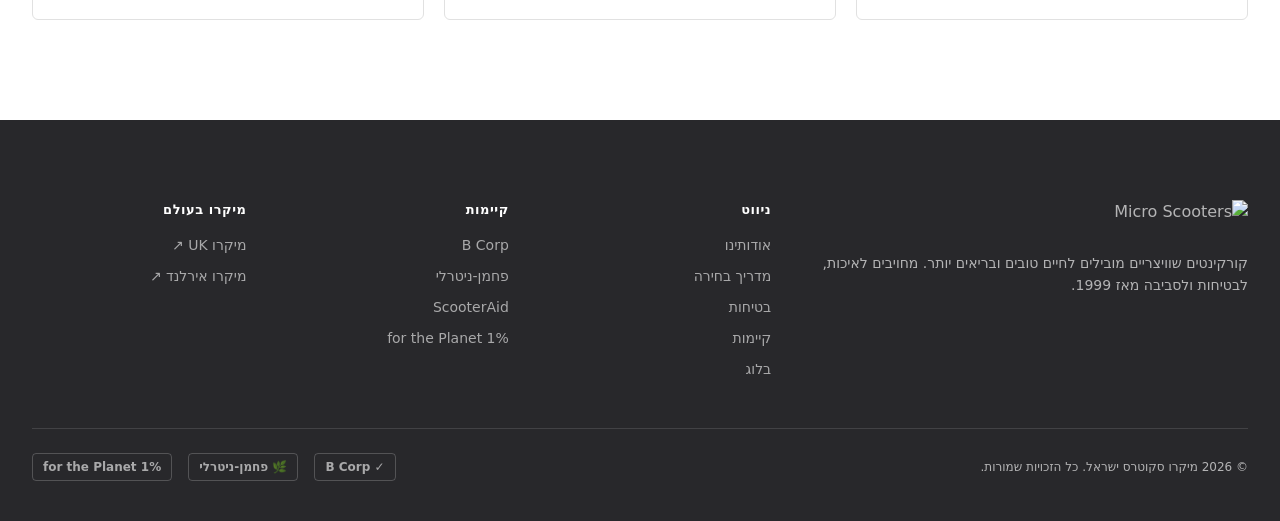
==== commit 80e48e48: "Fix Hebrew grammar/typos and start UI polish - Hebrew: replace ungrammatical "ניטרלי פחמנית" with "פ" ====
--- a/index.html
+++ b/index.html
@@ -14,10 +14,10 @@
 <div class="announcement-bar" role="marquee" aria-label="עדכונים">
   <div class="announcement-bar__track">
     <span>מיקרו סקוטרס ישראל &nbsp;·&nbsp; קורקינטים שוויצריים מאז 1999</span>
-    <span>מוסמך B Corp &nbsp;·&nbsp; ניטרלי פחמנית &nbsp;·&nbsp; 1% for the Planet</span>
+    <span>מוסמך B Corp &nbsp;·&nbsp; פחמן-ניטרלי &nbsp;·&nbsp; 1% for the Planet</span>
     <span>מהונדס בשוויץ &nbsp;·&nbsp; עמיד לשנים &nbsp;·&nbsp; חלקים ניתנים להחלפה</span>
     <span>מיקרו סקוטרס ישראל &nbsp;·&nbsp; קורקינטים שוויצריים מאז 1999</span>
-    <span>מוסמך B Corp &nbsp;·&nbsp; ניטרלי פחמנית &nbsp;·&nbsp; 1% for the Planet</span>
+    <span>מוסמך B Corp &nbsp;·&nbsp; פחמן-ניטרלי &nbsp;·&nbsp; 1% for the Planet</span>
     <span>מהונדס בשוויץ &nbsp;·&nbsp; עמיד לשנים &nbsp;·&nbsp; חלקים ניתנים להחלפה</span>
   </div>
 </div>
@@ -135,7 +135,7 @@
           <path d="M16 3c5 4 8 8 8 14a8 8 0 0 1-16 0c0-6 3-10 8-14z"/>
           <path d="M12 18c1.5 1.5 3 2 4 2"/>
         </svg>
-        <span class="usp-item__label">B Corp מוסמך<br/>ניטרלי פחמנית</span>
+        <span class="usp-item__label">B Corp מוסמך<br/>פחמן-ניטרלי</span>
       </div>
       <div class="usp-item">
         <svg class="usp-item__icon" viewBox="0 0 32 32" fill="none" stroke="currentColor" stroke-width="1.6" stroke-linecap="round" stroke-linejoin="round" aria-hidden="true" width="32" height="32">
@@ -185,7 +185,7 @@
         </div>
         <div class="card__body">
           <p class="card__title">קיימות</p>
-          <p class="body-s text-uiGrey400" style="margin-top:0.25rem;">B Corp · ניטרלי פחמנית</p>
+          <p class="body-s text-uiGrey400" style="margin-top:0.25rem;">B Corp · פחמן-ניטרלי</p>
         </div>
       </a>
 
@@ -383,7 +383,7 @@
         <p class="footer-col__heading">קיימות</p>
         <div class="footer-col__links">
           <a href="sustainability.html#bcorp">B Corp</a>
-          <a href="sustainability.html#carbon">ניטרלי פחמנית</a>
+          <a href="sustainability.html#carbon">פחמן-ניטרלי</a>
           <a href="sustainability.html#scooteraid">ScooterAid</a>
           <a href="sustainability.html#planet">1% for the Planet</a>
         </div>
@@ -402,7 +402,7 @@
       <span>© 2026 מיקרו סקוטרס ישראל. כל הזכויות שמורות.</span>
       <div class="footer-certs">
         <span class="footer-cert">✓ B Corp</span>
-        <span class="footer-cert">🌿 ניטרלי פחמנית</span>
+        <span class="footer-cert">🌿 פחמן-ניטרלי</span>
         <span class="footer-cert">1% for the Planet</span>
       </div>
     </div>
--- a/css/style.css
+++ b/css/style.css
@@ -142,19 +142,27 @@
 .announcement-bar__track {
   display: flex;
   align-items: center;
-  justify-content: center;
+  width: max-content;
   height: 100%;
   gap: 3rem;
+  padding-inline-start: 3rem;
   font-size: 0.75rem;
   font-weight: 700;
   letter-spacing: 0.04em;
-  text-transform: uppercase;
-  animation: marquee-rtl 18s linear infinite;
+  animation: marquee-rtl 30s linear infinite;
   white-space: nowrap;
 }
+[dir="rtl"] .announcement-bar__track {
+  animation-name: marquee-rtl;
+}
 @keyframes marquee-rtl {
-  0%   { transform: translateX(-33.333%); }
-  100% { transform: translateX(33.333%); }
+  /* Track contains 2 duplicated halves → translating one half (50%) loops seamlessly.
+     In RTL, content reads right-to-left, so we move it positively. */
+  0%   { transform: translateX(0); }
+  100% { transform: translateX(50%); }
+}
+@media (prefers-reduced-motion: reduce) {
+  .announcement-bar__track { animation: none; }
 }
 
 /* ─── HEADER / NAV ─── */
